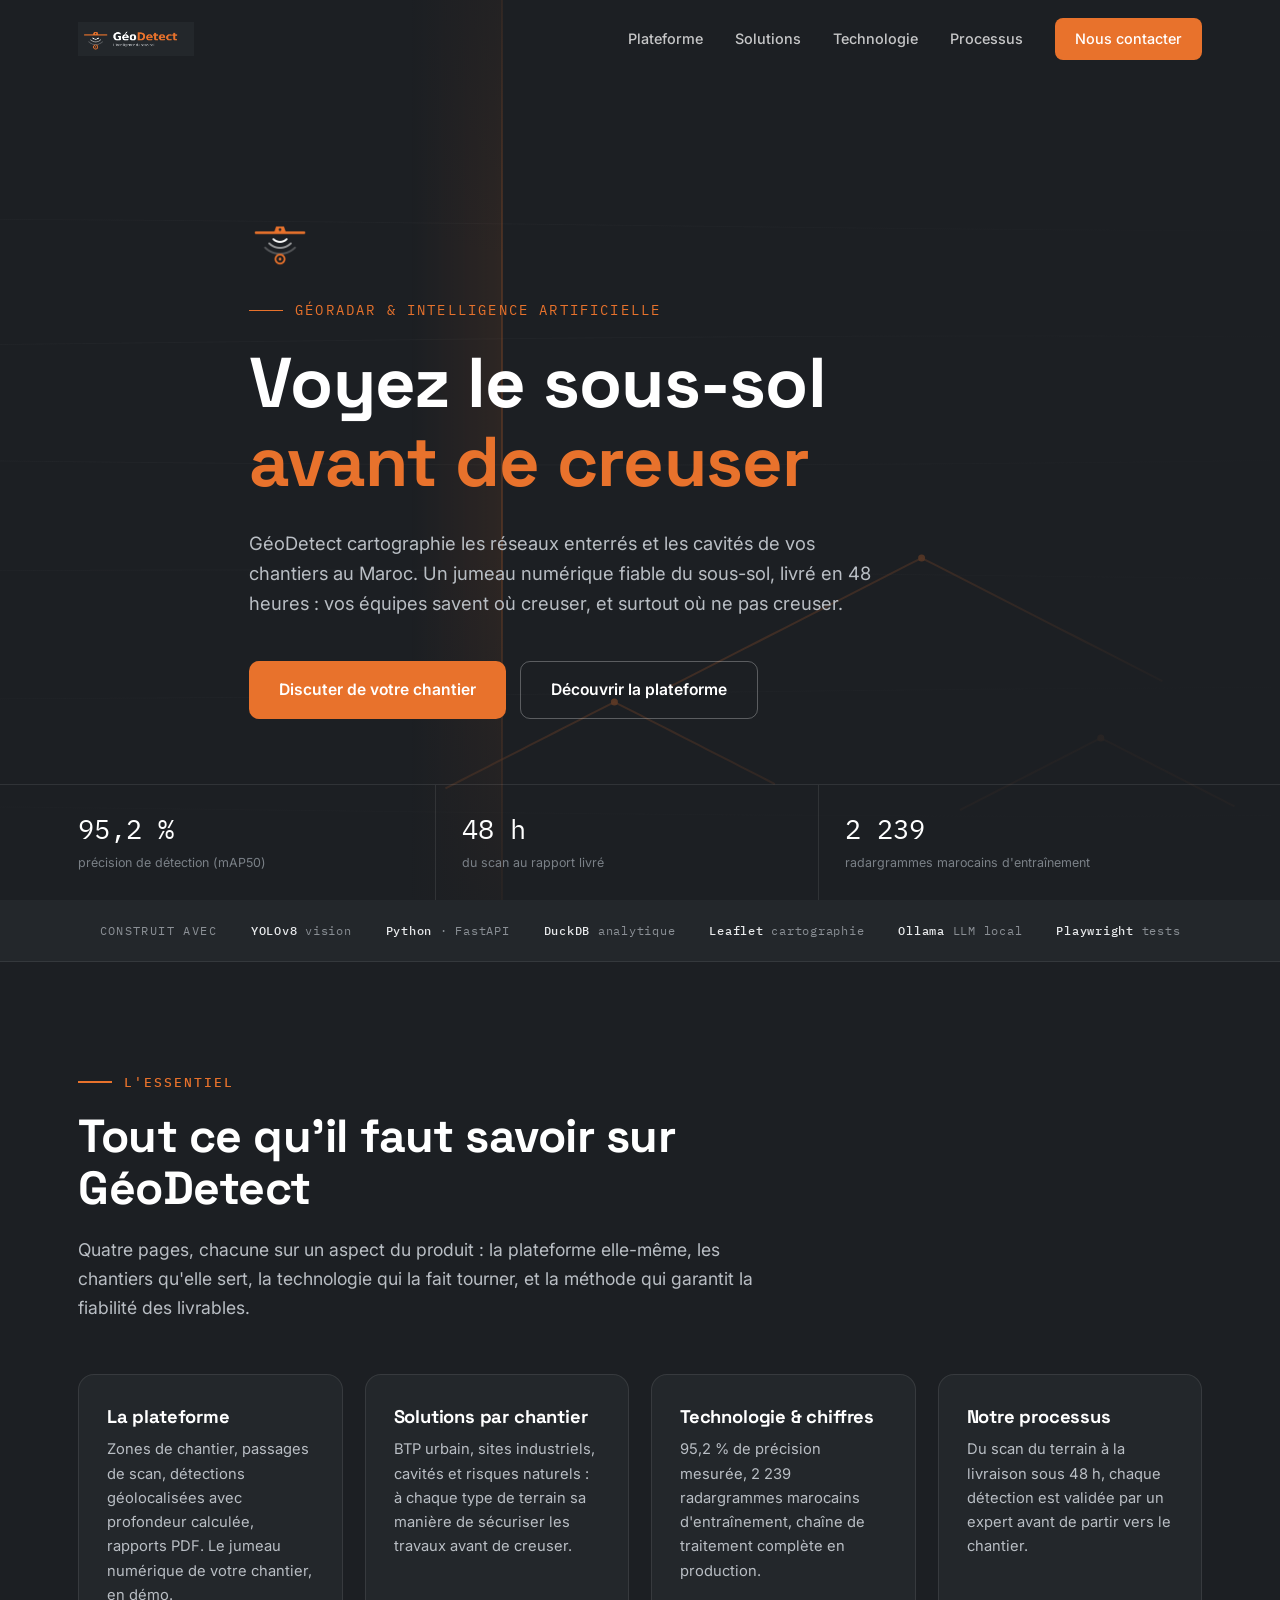
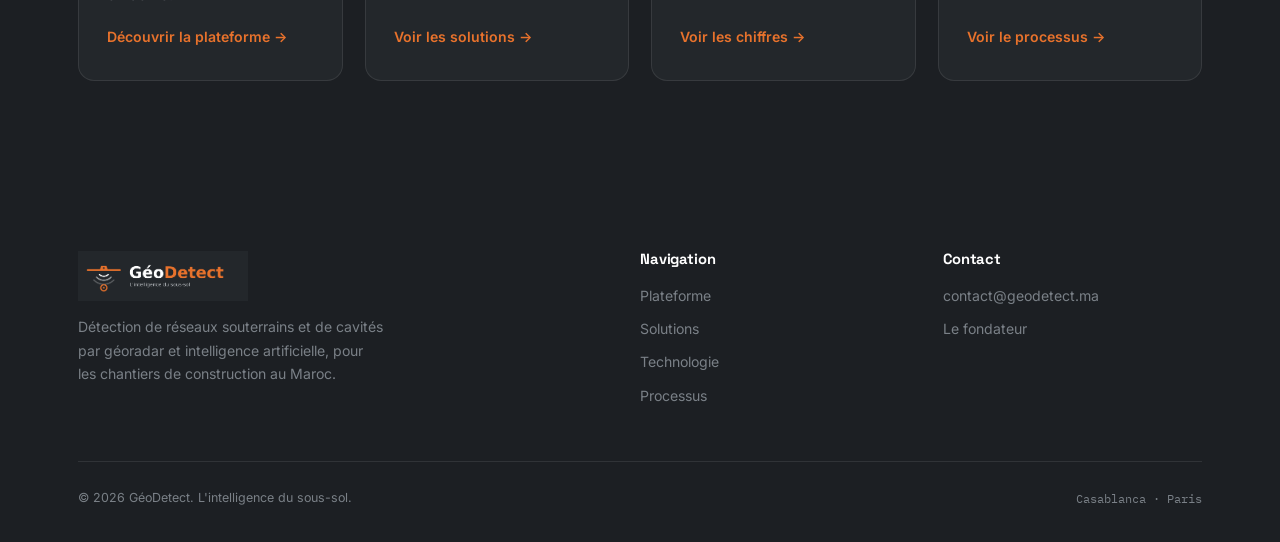
==== index.html @ ed150065 "feat: menu mobile (hamburger) pour naviguer entre les pages" ====
<!DOCTYPE html>
<html lang="fr">
<head>
<meta charset="UTF-8">
<meta name="viewport" content="width=device-width, initial-scale=1.0">
<title>GéoDetect : l'intelligence du sous-sol</title>
<meta name="description" content="Détection de réseaux souterrains et de cavités par géoradar et intelligence artificielle, pour les chantiers de construction au Maroc.">
<link rel="icon" type="image/png" href="assets/favicon_32.png">
<link rel="preconnect" href="https://fonts.googleapis.com">
<link rel="preconnect" href="https://fonts.gstatic.com" crossorigin>
<link href="https://fonts.googleapis.com/css2?family=Space+Grotesk:wght@500;600;700&family=Inter:wght@400;500;600;700&family=IBM+Plex+Mono:wght@400;500&display=swap" rel="stylesheet">
<link rel="stylesheet" href="style.css">
</head>
<body>

<nav id="nav">
  <div class="nav-int">
    <a class="nav-marque" href="index.html"><img src="assets/geodetect_logo_dark_1700.png" alt="GéoDetect" style="height:34px;width:auto;display:block"></a>
    <div class="nav-liens">
      <a href="plateforme.html">Plateforme</a>
      <a href="solutions.html">Solutions</a>
      <a href="technologie.html">Technologie</a>
      <a href="processus.html">Processus</a>
      <a class="nav-cta" href="contact.html">Nous contacter</a>
    </div>
    <button class="menu-bascule" id="menu-bascule" aria-label="Menu" aria-expanded="false">
      <span></span><span></span><span></span>
    </button>
  </div>
  <div class="menu-mobile" id="menu-mobile">
    <a href="plateforme.html">Plateforme</a>
    <a href="solutions.html">Solutions</a>
    <a href="technologie.html">Technologie</a>
    <a href="processus.html">Processus</a>
    <a href="a-propos.html">À propos</a>
    <a class="nav-cta" href="contact.html">Nous contacter</a>
  </div>
</nav>

<header class="hero">
  <canvas id="radar-canvas" aria-hidden="true"></canvas>
  <div class="hero-int">
    <img src="assets/geodetect_icon_for_dark_512.png" alt="" style="width:62px;height:62px;margin-bottom:26px;display:block">
    <div class="sur-titre">Géoradar &amp; intelligence artificielle</div>
    <h1>Voyez le sous-sol <em>avant de creuser</em></h1>
    <p class="sous">GéoDetect cartographie les réseaux enterrés et les cavités de vos chantiers au Maroc. Un jumeau numérique fiable du sous-sol, livré en 48 heures : vos équipes savent où creuser, et surtout où ne pas creuser.</p>
    <div class="hero-ctas">
      <a class="btn plein" href="contact.html">Discuter de votre chantier</a>
      <a class="btn contour" href="plateforme.html">Découvrir la plateforme</a>
    </div>
  </div>
  <div class="hero-bas">
    <div class="conteneur">
      <div class="hero-stat"><span class="v">95,2 %</span><span class="l">précision de détection (mAP50)</span></div>
      <div class="hero-stat"><span class="v">48 h</span><span class="l">du scan au rapport livré</span></div>
      <div class="hero-stat"><span class="v">2 239</span><span class="l">radargrammes marocains d'entraînement</span></div>
    </div>
  </div>
</header>

<div class="bande">
  <div class="conteneur">
    <span style="letter-spacing:.12em;text-transform:uppercase;font-size:.72rem">Construit avec</span>
    <span><b>YOLOv8</b> vision</span>
    <span><b>Python</b> · FastAPI</span>
    <span><b>DuckDB</b> analytique</span>
    <span><b>Leaflet</b> cartographie</span>
    <span><b>Ollama</b> LLM local</span>
    <span><b>Playwright</b> tests</span>
  </div>
</div>

<section class="teaser">
  <div class="conteneur">
    <div class="etiquette">L'essentiel</div>
    <h2>Tout ce qu'il faut savoir sur GéoDetect</h2>
    <p class="intro">Quatre pages, chacune sur un aspect du produit : la plateforme elle-même, les chantiers qu'elle sert, la technologie qui la fait tourner, et la méthode qui garantit la fiabilité des livrables.</p>
    <div class="grille-teaser">
      <div class="carte-teaser revele">
        <h3>La plateforme</h3>
        <p>Zones de chantier, passages de scan, détections géolocalisées avec profondeur calculée, rapports PDF. Le jumeau numérique de votre chantier, en démo.</p>
        <a class="lien" href="plateforme.html">Découvrir la plateforme →</a>
      </div>
      <div class="carte-teaser revele">
        <h3>Solutions par chantier</h3>
        <p>BTP urbain, sites industriels, cavités et risques naturels : à chaque type de terrain sa manière de sécuriser les travaux avant de creuser.</p>
        <a class="lien" href="solutions.html">Voir les solutions →</a>
      </div>
      <div class="carte-teaser revele">
        <h3>Technologie &amp; chiffres</h3>
        <p>95,2 % de précision mesurée, 2 239 radargrammes marocains d'entraînement, chaîne de traitement complète en production.</p>
        <a class="lien" href="technologie.html">Voir les chiffres →</a>
      </div>
      <div class="carte-teaser revele">
        <h3>Notre processus</h3>
        <p>Du scan du terrain à la livraison sous 48 h, chaque détection est validée par un expert avant de partir vers le chantier.</p>
        <a class="lien" href="processus.html">Voir le processus →</a>
      </div>
    </div>
  </div>
</section>

<footer>
  <div class="conteneur">
    <div class="foot-grille">
      <div>
        <div class="foot-marque"><img src="assets/geodetect_logo_dark_1700.png" alt="GéoDetect" style="width:170px;height:auto"></div>
        <p>Détection de réseaux souterrains et de cavités par géoradar et intelligence artificielle, pour les chantiers de construction au Maroc.</p>
      </div>
      <div class="foot-col">
        <h4>Navigation</h4>
        <a href="plateforme.html">Plateforme</a>
        <a href="solutions.html">Solutions</a>
        <a href="technologie.html">Technologie</a>
        <a href="processus.html">Processus</a>
      </div>
      <div class="foot-col">
        <h4>Contact</h4>
        <a href="mailto:contact@geodetect.ma">contact@geodetect.ma</a>
        <a href="a-propos.html">Le fondateur</a>
      </div>
    </div>
    <div class="foot-bas">
      <span>© 2026 GéoDetect. L'intelligence du sous-sol.</span>
      <span class="mono">Casablanca · Paris</span>
    </div>
  </div>
</footer>

<script src="app.js"></script>
<script src="radar.js"></script>
</body>
</html>
---- style.css ----
:root{
  --charbon:#1C1F23;
  --charbon-2:#23272B;
  --charbon-3:#2E3338;
  --orange:#E8722C;
  --orange-vif:#F2823D;
  --sable:#F9E3D3;
  --gris:#7A8087;
  --gris-clair:#B9BEC4;
  --fond:#FFFFFF;
  --fond-doux:#F6F5F3;
  --bordure:#E7E5E1;
}
*{margin:0;padding:0;box-sizing:border-box}
html{scroll-behavior:smooth}
@media (prefers-reduced-motion: reduce){
  html{scroll-behavior:auto}
  *,*::before,*::after{animation:none!important;transition:none!important}
  .revele{opacity:1!important;transform:none!important}
}
body{font-family:'Inter',sans-serif;color:var(--charbon);background:var(--fond);line-height:1.65;-webkit-font-smoothing:antialiased}
h1,h2,h3,h4{font-family:'Space Grotesk',sans-serif;line-height:1.12;letter-spacing:-.01em}
.mono{font-family:'IBM Plex Mono',monospace}
a:focus-visible,button:focus-visible{outline:3px solid var(--orange);outline-offset:3px;border-radius:2px}
.conteneur{max-width:1180px;margin:0 auto;padding:0 28px}
.revele{opacity:0;transform:translateY(26px);transition:opacity .7s ease,transform .7s ease}
.revele.visible{opacity:1;transform:none}

/* ===== Navigation ===== */
nav{position:fixed;top:0;left:0;right:0;z-index:100;transition:background .3s,box-shadow .3s;padding:0}
nav.solide{background:rgba(28,31,35,.92);backdrop-filter:blur(12px);box-shadow:0 1px 0 rgba(255,255,255,.06)}
.nav-int{max-width:1180px;margin:0 auto;padding:18px 28px;display:flex;align-items:center;gap:12px}
.nav-int img{width:32px;height:32px}
.nav-marque{color:#fff;font-family:'Space Grotesk',sans-serif;font-weight:700;font-size:1.1rem;text-decoration:none;letter-spacing:-.01em}
.nav-liens{margin-left:auto;display:flex;gap:32px;align-items:center}
.nav-liens a{color:rgba(255,255,255,.75);text-decoration:none;font-size:.9rem;font-weight:500;transition:color .2s}
.nav-liens a:hover,.nav-liens a.actif{color:#fff}
.nav-cta{background:var(--orange);color:#fff!important;padding:9px 20px;border-radius:8px;font-weight:600}
.nav-cta:hover{background:var(--orange-vif)}
@media(max-width:760px){.nav-liens a:not(.nav-cta){display:none}}

/* ===== Menu mobile ===== */
.menu-bascule{display:none;flex-direction:column;justify-content:center;align-items:flex-end;gap:5px;width:30px;height:30px;background:none;border:none;cursor:pointer;padding:0;margin-left:14px}
.menu-bascule span{display:block;width:100%;height:2px;background:#fff;border-radius:2px;transition:transform .25s,opacity .25s,width .25s}
nav.ouvert .menu-bascule span:nth-child(1){transform:translateY(7px) rotate(45deg);width:100%}
nav.ouvert .menu-bascule span:nth-child(2){opacity:0}
nav.ouvert .menu-bascule span:nth-child(3){transform:translateY(-7px) rotate(-45deg);width:100%}
.menu-mobile{display:none;flex-direction:column;gap:0;background:rgba(28,31,35,.98);backdrop-filter:blur(12px);padding:6px 28px 20px;border-top:1px solid rgba(255,255,255,.08)}
.menu-mobile a{color:rgba(255,255,255,.85);text-decoration:none;font-size:1rem;font-weight:500;padding:14px 0;border-bottom:1px solid rgba(255,255,255,.07)}
.menu-mobile a.actif{color:var(--orange)}
.menu-mobile a.nav-cta{color:#fff!important;text-align:center;border-radius:8px;margin-top:14px;padding:14px 0;border-bottom:none}
nav.ouvert{background:rgba(28,31,35,.98)!important;backdrop-filter:blur(12px)}
nav.ouvert .menu-mobile{display:flex}
@media(max-width:760px){.menu-bascule{display:flex}}

/* ===== Hero plein écran (accueil) ===== */
.hero{min-height:100vh;background:var(--charbon);color:#fff;position:relative;display:flex;align-items:center;overflow:hidden}
#radar-canvas{position:absolute;inset:0;width:100%;height:100%;opacity:.55}
.hero::after{content:"";position:absolute;inset:0;background:radial-gradient(ellipse 70% 60% at 30% 45%,transparent 30%,rgba(28,31,35,.88) 100%)}
.hero-int{position:relative;z-index:2;max-width:1180px;margin:0 auto;padding:150px 28px 120px}
.hero .sur-titre{font-family:'IBM Plex Mono',monospace;color:var(--orange);font-size:.85rem;letter-spacing:.16em;text-transform:uppercase;margin-bottom:22px;display:flex;align-items:center;gap:12px}
.hero .sur-titre::before{content:"";width:34px;height:1.5px;background:var(--orange);display:inline-block}
.hero h1{font-size:clamp(2.6rem,6.2vw,4.4rem);font-weight:700;max-width:17ch}
.hero h1 em{font-style:normal;color:var(--orange)}
.hero p.sous{margin-top:26px;max-width:54ch;color:var(--gris-clair);font-size:1.15rem;font-weight:400}
.hero-ctas{margin-top:42px;display:flex;gap:14px;flex-wrap:wrap}
.btn{display:inline-flex;align-items:center;gap:10px;text-decoration:none;font-weight:600;font-size:.98rem;padding:15px 30px;border-radius:10px;transition:transform .15s,box-shadow .2s,background .2s}
.btn.plein{background:var(--orange);color:#fff}
.btn.plein:hover{background:var(--orange-vif);transform:translateY(-2px);box-shadow:0 12px 30px rgba(232,114,44,.35)}
.btn.contour{border:1.5px solid rgba(255,255,255,.28);color:#fff}
.btn.contour:hover{border-color:var(--orange);color:var(--orange)}
.hero-bas{position:absolute;bottom:0;left:0;right:0;z-index:2;border-top:1px solid rgba(255,255,255,.09)}
.hero-bas .conteneur{display:flex;gap:0;flex-wrap:wrap}
.hero-stat{flex:1;min-width:180px;padding:22px 26px 26px 0;display:flex;flex-direction:column;gap:2px}
.hero-stat+.hero-stat{padding-left:26px;border-left:1px solid rgba(255,255,255,.09)}
.hero-stat .v{font-family:'IBM Plex Mono',monospace;font-size:1.7rem;color:#fff}
.hero-stat .l{font-size:.78rem;color:var(--gris)}
@media(max-width:700px){.hero-stat:nth-child(3){display:none}}
@media(max-width:640px){
  .hero{min-height:auto;display:block;overflow:visible;padding-top:1px}
  .hero-int{padding:110px 22px 40px}
  .hero-bas{position:static;margin-top:8px}
}

/* ===== En-tête de page secondaire (sous-pages) ===== */
.page-hero{background:var(--charbon);color:#fff;padding:150px 0 70px;position:relative}
.page-hero h1{font-size:clamp(2.2rem,4.5vw,3.3rem);font-weight:700;margin:16px 0 18px;max-width:22ch}
.page-hero .intro{max-width:60ch}
@media(max-width:640px){.page-hero{padding:120px 0 50px}}

/* ===== Bande standards ===== */
.bande{background:var(--fond-doux);border-bottom:1px solid var(--bordure)}
.bande .conteneur{display:flex;align-items:center;gap:34px;padding:20px 28px;flex-wrap:wrap;justify-content:center}
.bande span{font-family:'IBM Plex Mono',monospace;font-size:.78rem;color:var(--gris);letter-spacing:.06em}
.bande b{color:var(--charbon);font-weight:500}

/* ===== Sections communes ===== */
section{padding:110px 0}
.etiquette{font-family:'IBM Plex Mono',monospace;font-size:.8rem;letter-spacing:.16em;text-transform:uppercase;color:var(--orange);font-weight:500;display:flex;align-items:center;gap:12px}
.etiquette::before{content:"";width:34px;height:1.5px;background:var(--orange)}
h2{font-size:clamp(1.9rem,4vw,2.9rem);margin:18px 0 20px;font-weight:700;max-width:24ch}
.intro{max-width:62ch;color:var(--gris);font-size:1.1rem}

/* ===== Teaser (accueil : blocs résumés + lien "en savoir plus") ===== */
.teaser{background:var(--fond)}
.grille-teaser{display:grid;grid-template-columns:repeat(auto-fit,minmax(260px,1fr));gap:22px;margin-top:52px}
.carte-teaser{background:var(--fond-doux);border:1px solid var(--bordure);border-radius:16px;padding:32px 28px;display:flex;flex-direction:column;transition:transform .2s,box-shadow .2s,border-color .2s}
.carte-teaser:hover{transform:translateY(-4px);box-shadow:0 18px 44px rgba(28,31,35,.1);border-color:var(--orange)}
.carte-teaser h3{font-size:1.15rem;margin-bottom:10px}
.carte-teaser p{font-size:.92rem;color:var(--gris);flex:1}
.carte-teaser .lien{margin-top:18px;color:var(--orange);font-weight:600;font-size:.88rem;text-decoration:none;display:inline-flex;align-items:center;gap:6px}
.carte-teaser .lien:hover{color:var(--orange-vif)}

/* ===== Plateforme (capture produit) ===== */
.plateforme{background:#1C1F23;padding-top:0;margin-top:0}
.plateforme .tete{color:#fff;padding:110px 0 70px}
.plateforme .tete .intro{color:var(--gris-clair)}
.cadre-nav{max-width:1080px;margin:0 auto;padding:0 28px}
.cadre{background:#15181B;border:1px solid rgba(255,255,255,.1);border-radius:16px;overflow:hidden;box-shadow:0 40px 90px rgba(0,0,0,.45)}
.cadre .barre{display:flex;align-items:center;gap:8px;padding:13px 18px;background:#1C1F23;border-bottom:1px solid rgba(255,255,255,.07)}
.cadre .barre i{width:11px;height:11px;border-radius:50%;background:#3A4046;display:inline-block}
.cadre .barre i:first-child{background:#E8722C}
.cadre .barre span{margin-left:12px;font-family:'IBM Plex Mono',monospace;font-size:.72rem;color:#6B7075}
.cadre img{width:100%;display:block}
.puces-produit{max-width:1080px;margin:34px auto 0;padding:0 28px;display:grid;grid-template-columns:repeat(auto-fit,minmax(230px,1fr));gap:14px}
.puce{background:var(--fond);border:1px solid var(--bordure);border-radius:12px;padding:20px 22px;font-size:.9rem;color:var(--gris)}
.puce b{display:block;color:var(--charbon);font-family:'Space Grotesk',sans-serif;font-size:1rem;margin-bottom:4px}


/* ===== Section 3D plein écran ===== */
.sous-sol{background:var(--charbon);padding:0;position:relative}
.scene-cadre{position:relative;width:100%;height:100vh;min-height:640px;overflow:hidden}
#scene3d{position:absolute;inset:0;width:100%;height:100%;display:block;cursor:grab;touch-action:none}
#scene3d.saisi{cursor:grabbing}
.scene-texte{position:absolute;z-index:4;top:0;left:0;right:0;padding:96px 0 0;pointer-events:none;background:linear-gradient(180deg,rgba(28,31,35,.92) 0%,rgba(28,31,35,.55) 55%,transparent 100%)}
.scene-texte .conteneur{pointer-events:auto}
.scene-texte h2{color:#fff}
.scene-texte .intro{color:var(--gris-clair);padding-bottom:60px}
.scene-legende{position:absolute;left:28px;bottom:26px;display:flex;gap:14px;flex-wrap:wrap;z-index:4}
.scene-legende span{display:inline-flex;align-items:center;gap:8px;background:rgba(28,31,35,.82);border:1px solid rgba(255,255,255,.14);color:#C9CDD1;font-size:.78rem;padding:7px 14px;border-radius:999px;backdrop-filter:blur(6px)}
.scene-legende i{width:9px;height:9px;border-radius:50%;display:inline-block}
.scene-astuce{position:absolute;right:28px;bottom:32px;z-index:4;color:rgba(255,255,255,.55);font-family:'IBM Plex Mono',monospace;font-size:.74rem}
.scene-regle{position:absolute;left:28px;top:50%;transform:translateY(-32%);z-index:4;display:flex;flex-direction:column;gap:44px;color:rgba(255,255,255,.45);font-family:'IBM Plex Mono',monospace;font-size:.7rem}
.scene-regle span{display:flex;align-items:center;gap:10px}
.scene-regle span::after{content:"";width:22px;height:1px;background:rgba(255,255,255,.25);display:inline-block}
@media(max-width:640px){
  .scene-cadre{height:auto;min-height:0}
  .scene-regle,.scene-astuce,.scene-legende{display:none}
  .scene-texte{position:static;padding:84px 0 0;background:var(--charbon)}
  .scene-texte .intro{padding-bottom:32px}
  #scene3d{position:relative;height:280px}
}
/* ===== Solutions ===== */
.solutions{background:var(--fond)}
.grille-sol{display:grid;grid-template-columns:repeat(auto-fit,minmax(300px,1fr));gap:22px;margin-top:52px}
.carte-sol{background:var(--fond-doux);border:1px solid var(--bordure);border-radius:16px;padding:34px 30px;transition:transform .2s,box-shadow .2s,border-color .2s;position:relative;overflow:hidden}
.carte-sol:hover{transform:translateY(-4px);box-shadow:0 18px 44px rgba(28,31,35,.1);border-color:var(--orange)}
.carte-sol .ico{width:46px;height:46px;border-radius:10px;background:var(--sable);display:flex;align-items:center;justify-content:center;margin-bottom:20px}
.carte-sol .ico svg{width:24px;height:24px;stroke:var(--orange);fill:none;stroke-width:2;stroke-linecap:round;stroke-linejoin:round}
.carte-sol h3{font-size:1.2rem;margin-bottom:10px}
.carte-sol p{font-size:.94rem;color:var(--gris)}

/* ===== Preuves ===== */
.preuves{background:var(--charbon);color:#fff;position:relative;overflow:hidden}
.preuves .intro{color:var(--gris-clair)}
.grille-stats{display:grid;grid-template-columns:repeat(auto-fit,minmax(240px,1fr));gap:1px;background:rgba(255,255,255,.1);border:1px solid rgba(255,255,255,.1);border-radius:16px;overflow:hidden;margin-top:52px}
.stat{background:var(--charbon-2);padding:38px 32px}
.stat .valeur{font-family:'IBM Plex Mono',monospace;font-size:2.9rem;color:var(--orange);font-weight:500}
.stat h4{font-size:1rem;margin:10px 0 6px;color:#fff}
.stat p{font-size:.88rem;color:var(--gris-clair)}
.note-validation{margin-top:28px;font-size:.86rem;color:var(--gris);font-style:italic;max-width:74ch}

/* ===== Processus ===== */
.processus{background:var(--fond-doux)}
.frise{display:grid;grid-template-columns:repeat(auto-fit,minmax(240px,1fr));gap:22px;margin-top:56px}
.pas{background:var(--fond);border:1px solid var(--bordure);border-radius:16px;padding:30px 26px;position:relative}
.pas .num{font-family:'IBM Plex Mono',monospace;color:var(--orange);font-size:.85rem;letter-spacing:.1em;margin-bottom:14px;display:block}
.pas h3{font-size:1.1rem;margin-bottom:8px}
.pas p{font-size:.9rem;color:var(--gris)}
.pas::after{content:"";position:absolute;top:38px;right:-22px;width:22px;height:1.5px;background:var(--bordure)}
.pas:last-child::after{display:none}
@media(max-width:1080px){.pas::after{display:none}}

/* ===== Engagement ===== */
.engagement{background:var(--fond)}
.deux-col{display:grid;grid-template-columns:1.05fr .95fr;gap:64px;align-items:center}
@media(max-width:860px){.deux-col{grid-template-columns:1fr}}
.liste-engagement{margin-top:34px;display:grid;gap:0}
.item-eng{display:grid;grid-template-columns:30px 1fr;gap:16px;padding:20px 0;border-top:1px solid var(--bordure)}
.item-eng svg{width:22px;height:22px;stroke:var(--orange);fill:none;stroke-width:2.2;stroke-linecap:round;stroke-linejoin:round;margin-top:3px}
.item-eng h4{font-size:1rem;margin-bottom:4px}
.item-eng p{font-size:.9rem;color:var(--gris)}
.panneau-sable{background:var(--sable);border-radius:20px;padding:44px 40px}
.panneau-sable .grand{font-family:'Space Grotesk',sans-serif;font-size:1.5rem;font-weight:600;color:#5A4636;line-height:1.35}
.panneau-sable .grand em{font-style:normal;color:var(--orange)}
.panneau-sable p{margin-top:16px;color:#7A6350;font-size:.95rem}

/* ===== Fondateur ===== */
.fondateur{background:var(--charbon);color:#fff}
.fond-grille{display:grid;grid-template-columns:300px 1fr;gap:60px;margin-top:52px;align-items:center}
@media(max-width:780px){.fond-grille{grid-template-columns:1fr;justify-items:start}}
.fond-grille img{width:100%;max-width:300px;border-radius:20px;display:block;border:1px solid rgba(255,255,255,.12)}
.fond-texte h3{font-size:1.5rem}
.fond-texte .role{font-family:'IBM Plex Mono',monospace;color:var(--orange);font-size:.85rem;margin:8px 0 20px}
.fond-texte p{color:var(--gris-clair);font-size:1rem;margin-bottom:14px;max-width:58ch}

/* ===== CTA final / page contact ===== */
.cta-final{background:linear-gradient(135deg,var(--orange) 0%,#D45F1C 100%);color:#fff;text-align:center;padding:96px 0}
.cta-final h2{max-width:26ch;margin:14px auto 18px;color:#fff}
.cta-final .intro{color:rgba(255,255,255,.9);margin:0 auto 38px}
.cta-final .etiquette{color:#fff;justify-content:center}
.cta-final .etiquette::before{background:#fff}
.btn.blanc{background:#fff;color:var(--charbon)}
.btn.blanc:hover{transform:translateY(-2px);box-shadow:0 12px 30px rgba(0,0,0,.25)}
.contact-details{display:flex;justify-content:center;gap:36px;flex-wrap:wrap;margin-top:34px;font-size:.92rem}
.contact-details a{color:#fff;font-weight:600;text-decoration:none;border-bottom:1.5px solid rgba(255,255,255,.4)}
.contact-details a:hover{border-color:#fff}

/* ===== Footer ===== */
footer{background:var(--charbon);color:var(--gris);padding:60px 0 34px}
.foot-grille{display:grid;grid-template-columns:2fr 1fr 1fr;gap:44px;padding-bottom:44px;border-bottom:1px solid rgba(255,255,255,.09)}
@media(max-width:700px){.foot-grille{grid-template-columns:1fr}}
.foot-marque{display:flex;align-items:center;gap:12px;color:#fff;font-family:'Space Grotesk',sans-serif;font-weight:700;font-size:1.15rem}
.foot-marque img{width:30px;height:30px}
.foot-grille p{font-size:.88rem;margin-top:14px;max-width:34ch}
.foot-col h4{color:#fff;font-size:.92rem;margin-bottom:16px}
.foot-col a{display:block;color:var(--gris);text-decoration:none;font-size:.88rem;margin-bottom:10px;transition:color .2s}
.foot-col a:hover{color:var(--orange)}
.foot-bas{display:flex;justify-content:space-between;gap:10px;flex-wrap:wrap;padding-top:26px;font-size:.78rem}

/* ===== Thème sombre global ===== */
body{background:#1C1F23;color:#E8EAEC}
h2{color:#fff}
.intro{color:#B9BEC4}
.bande{background:#23272B;border-bottom:1px solid rgba(255,255,255,.08)}
.bande span{color:#8B9096}
.bande b{color:#E8EAEC}
.plateforme{background:#1C1F23;padding-top:0}
.plateforme .tete{padding:110px 0 70px}
.puce{background:#23272B;border:1px solid rgba(255,255,255,.1);color:#B9BEC4}
.puce b{color:#fff}
.solutions{background:#1C1F23}
.carte-sol{background:#23272B;border-color:rgba(255,255,255,.09)}
.carte-sol:hover{box-shadow:0 18px 44px rgba(0,0,0,.4);border-color:var(--orange)}
.carte-sol h3{color:#fff}
.carte-sol p{color:#B9BEC4}
.carte-sol .ico{background:rgba(232,114,44,.16)}
.preuves{background:#212529}
.processus{background:#1C1F23}
.pas{background:#23272B;border-color:rgba(255,255,255,.09)}
.pas h3{color:#fff}
.pas p{color:#B9BEC4}
.pas::after{background:rgba(255,255,255,.16)}
.engagement{background:#212529}
.item-eng{border-top:1px solid rgba(255,255,255,.09)}
.item-eng h4{color:#fff}
.item-eng p{color:#B9BEC4}
.fondateur{background:#1C1F23}
.sous-sol{background:#1C1F23}
.teaser{background:#1C1F23}
.carte-teaser{background:#23272B;border-color:rgba(255,255,255,.09)}
.carte-teaser:hover{box-shadow:0 18px 44px rgba(0,0,0,.4);border-color:var(--orange)}
.carte-teaser h3{color:#fff}
.carte-teaser p{color:#B9BEC4}

/* ===== Démo animée ===== */
.cadre{position:relative}
.surbrillance{position:absolute;border:2.5px solid var(--orange);border-radius:10px;box-shadow:0 0 0 4000px rgba(21,24,27,.42),0 0 24px rgba(232,114,44,.5);transition:all .9s cubic-bezier(.6,.05,.25,1);pointer-events:none;z-index:2}
.demo-etapes{max-width:1080px;margin:26px auto 0;padding:0 28px;display:grid;grid-template-columns:repeat(4,1fr);gap:12px}
@media(max-width:760px){.demo-etapes{grid-template-columns:repeat(2,1fr)}}
.demo-etape{background:#23272B;border:1px solid rgba(255,255,255,.1);border-radius:12px;padding:16px 18px;transition:border-color .4s,background .4s}
.demo-etape.active{border-color:var(--orange);background:#2A2420}
.demo-etape .n{font-family:'IBM Plex Mono',monospace;font-size:.7rem;color:var(--orange);letter-spacing:.1em}
.demo-etape b{display:block;color:#fff;font-family:'Space Grotesk',sans-serif;font-size:.95rem;margin:4px 0 3px}
.demo-etape p{font-size:.8rem;color:#8B9096;line-height:1.45}
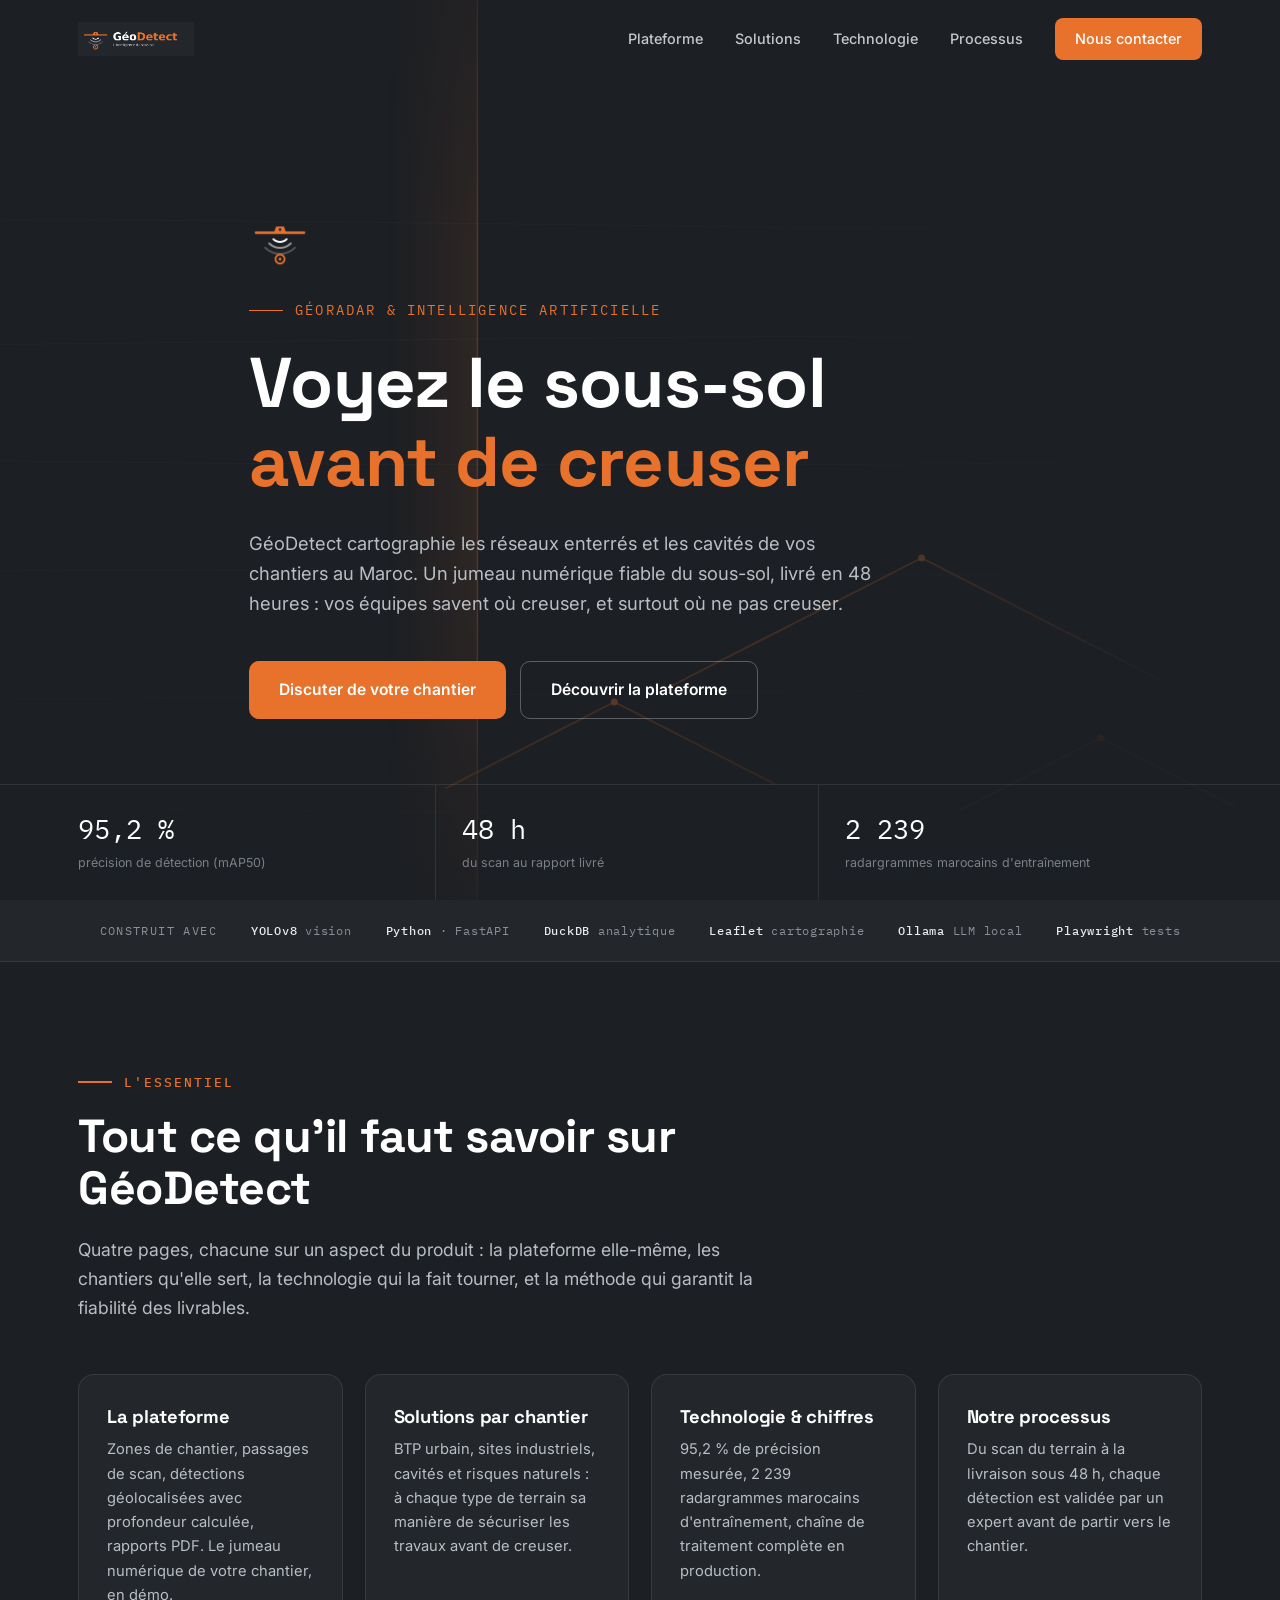
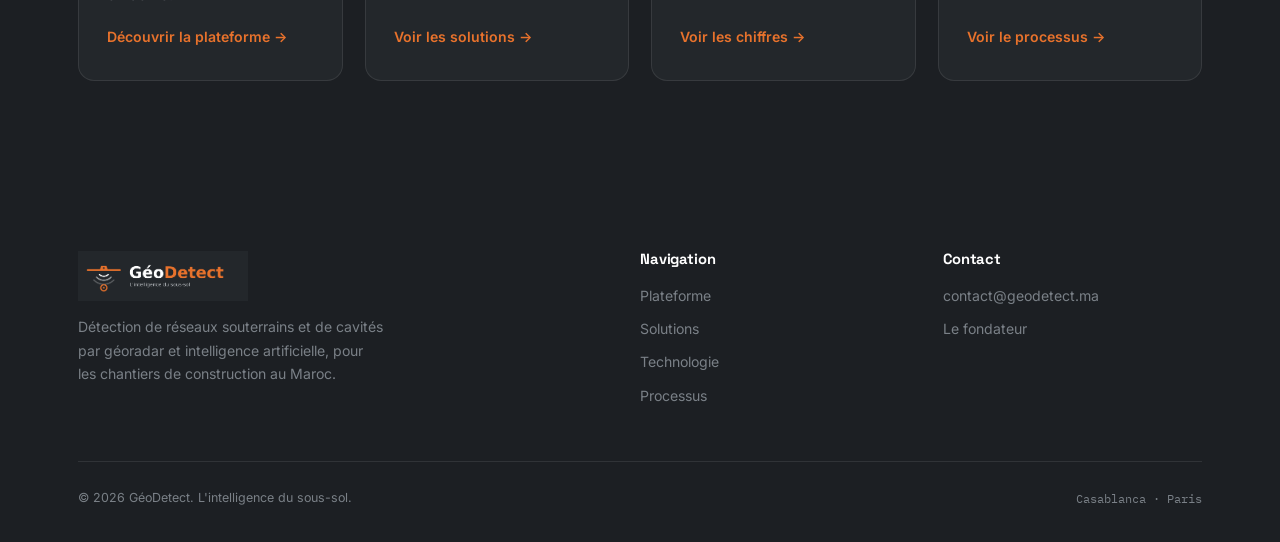
==== commit d314790b: "fix: cache-busting CSS/JS pour forcer le rechargement du menu mobile" ====
--- a/index.html
+++ b/index.html
@@ -9,7 +9,7 @@
 <link rel="preconnect" href="https://fonts.googleapis.com">
 <link rel="preconnect" href="https://fonts.gstatic.com" crossorigin>
 <link href="https://fonts.googleapis.com/css2?family=Space+Grotesk:wght@500;600;700&family=Inter:wght@400;500;600;700&family=IBM+Plex+Mono:wght@400;500&display=swap" rel="stylesheet">
-<link rel="stylesheet" href="style.css">
+<link rel="stylesheet" href="style.css?v=2">
 </head>
 <body>
 
@@ -127,7 +127,7 @@
   </div>
 </footer>
 
-<script src="app.js"></script>
-<script src="radar.js"></script>
+<script src="app.js?v=2"></script>
+<script src="radar.js?v=2"></script>
 </body>
 </html>
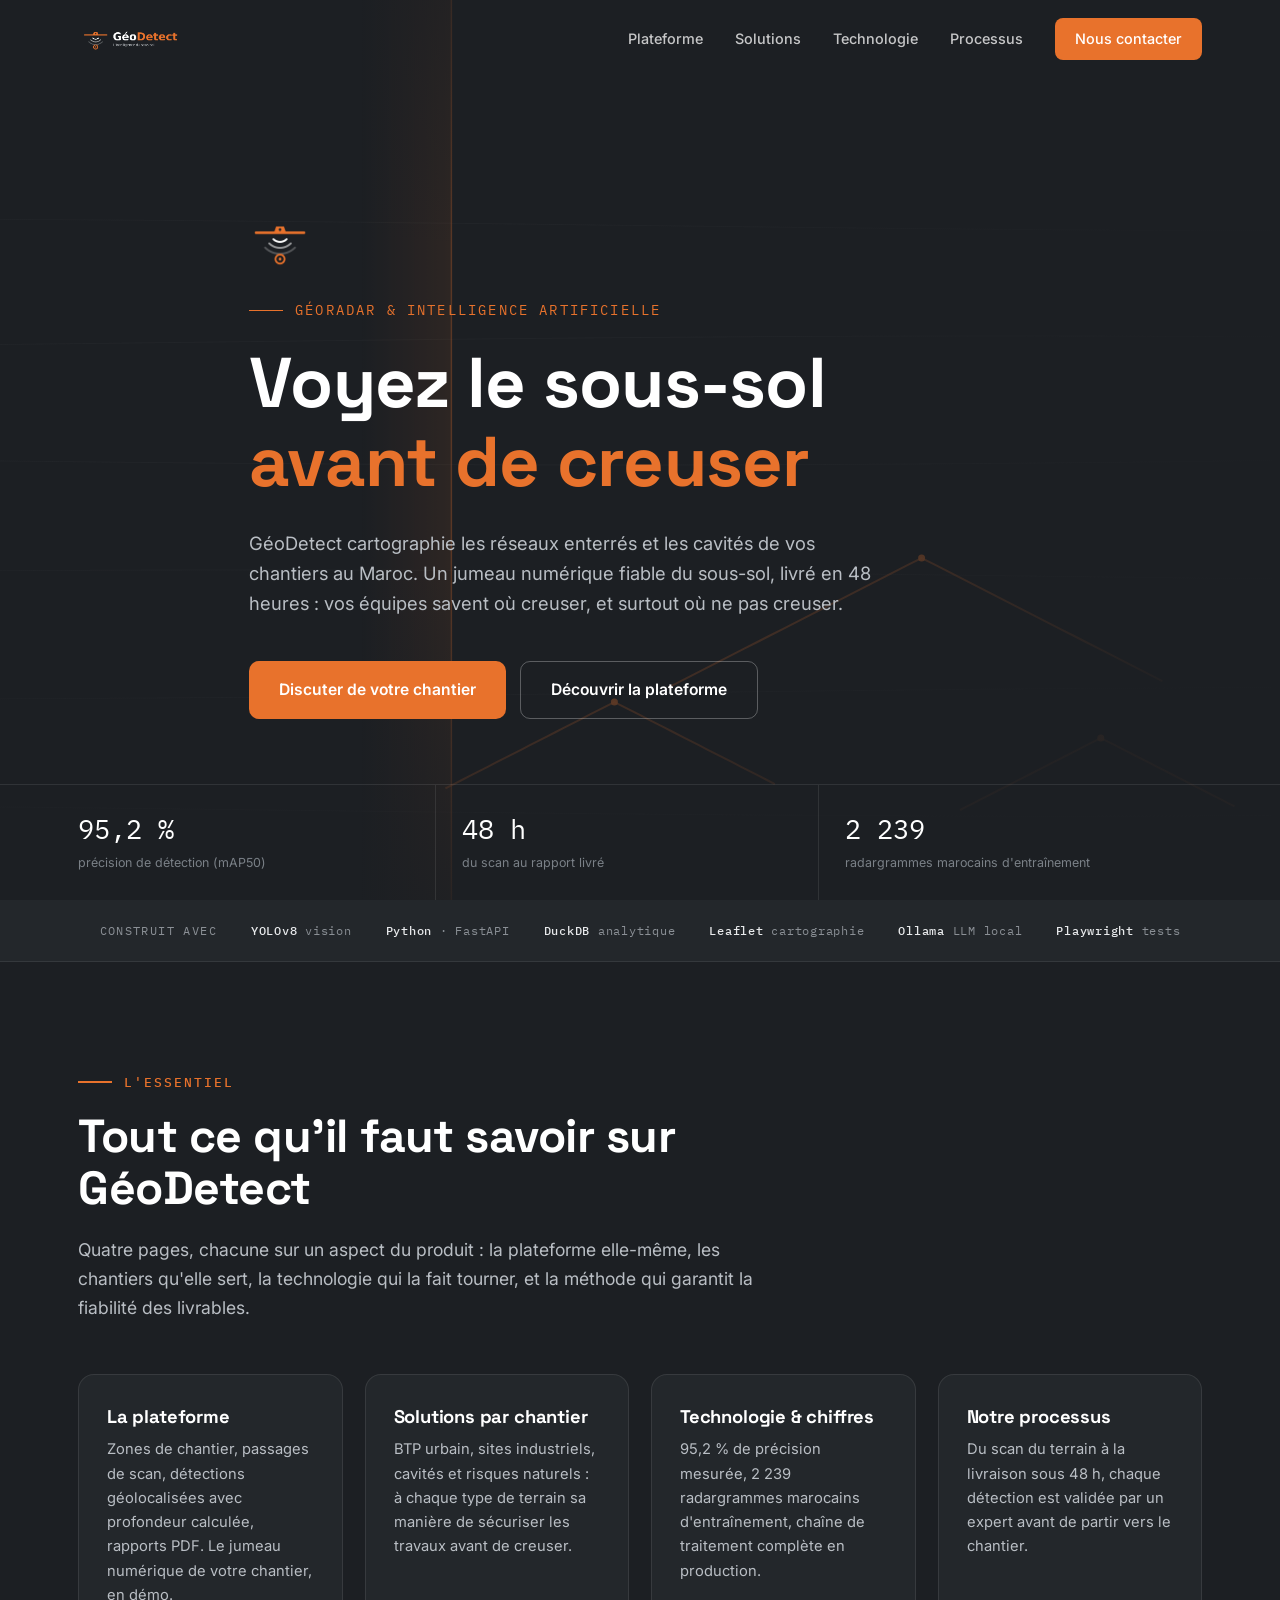
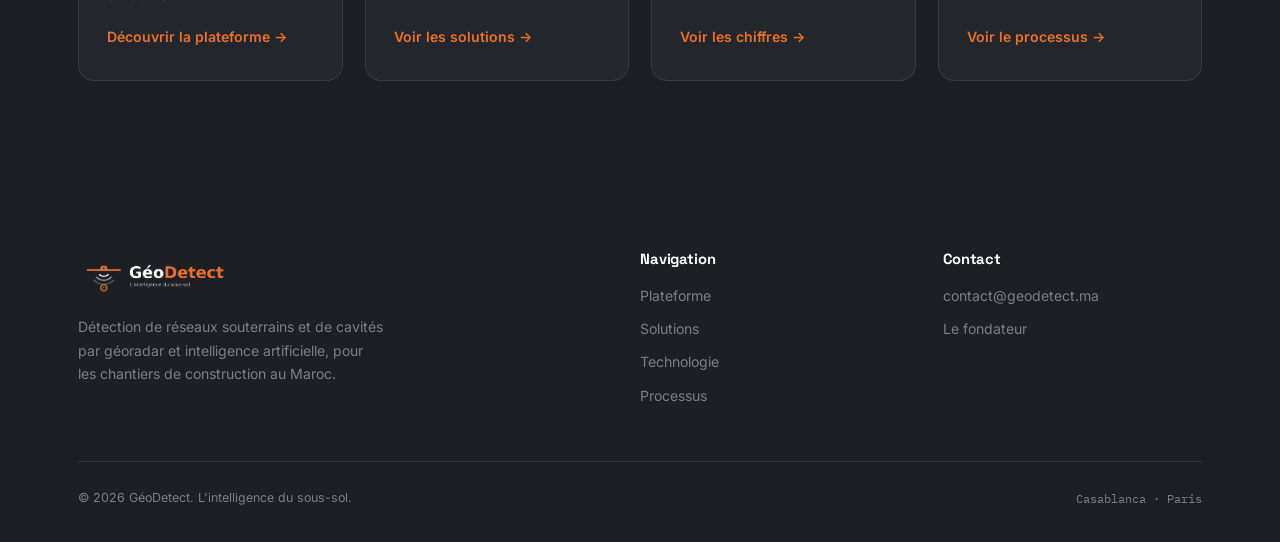
==== commit 56ab5636: "fix: cache-busting sur le logo corrige" ====
--- a/index.html
+++ b/index.html
@@ -15,7 +15,7 @@
 
 <nav id="nav">
   <div class="nav-int">
-    <a class="nav-marque" href="index.html"><img src="assets/geodetect_logo_dark_1700.png" alt="GéoDetect" style="height:34px;width:auto;display:block"></a>
+    <a class="nav-marque" href="index.html"><img src="assets/geodetect_logo_dark_1700.png?v=2" alt="GéoDetect" style="height:34px;width:auto;display:block"></a>
     <div class="nav-liens">
       <a href="plateforme.html">Plateforme</a>
       <a href="solutions.html">Solutions</a>
@@ -104,7 +104,7 @@
   <div class="conteneur">
     <div class="foot-grille">
       <div>
-        <div class="foot-marque"><img src="assets/geodetect_logo_dark_1700.png" alt="GéoDetect" style="width:170px;height:auto"></div>
+        <div class="foot-marque"><img src="assets/geodetect_logo_dark_1700.png?v=2" alt="GéoDetect" style="width:170px;height:auto"></div>
         <p>Détection de réseaux souterrains et de cavités par géoradar et intelligence artificielle, pour les chantiers de construction au Maroc.</p>
       </div>
       <div class="foot-col">
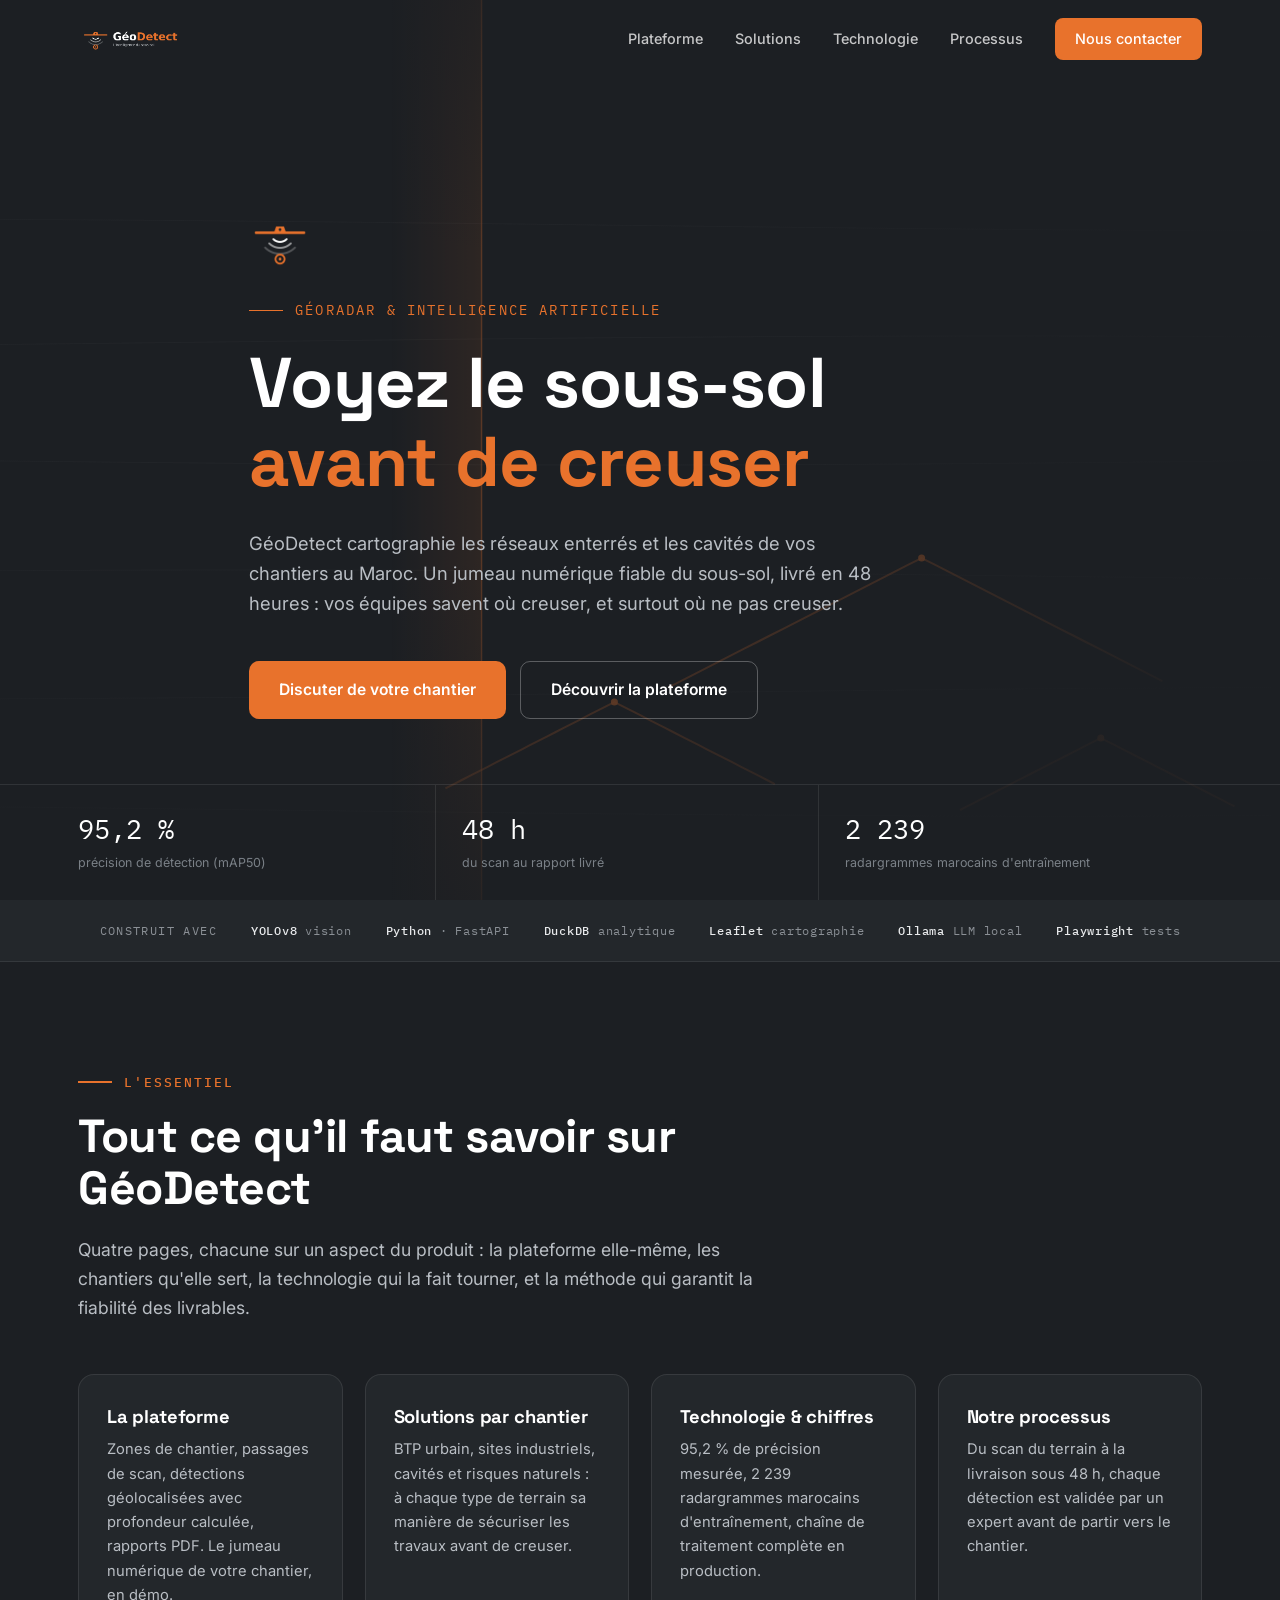
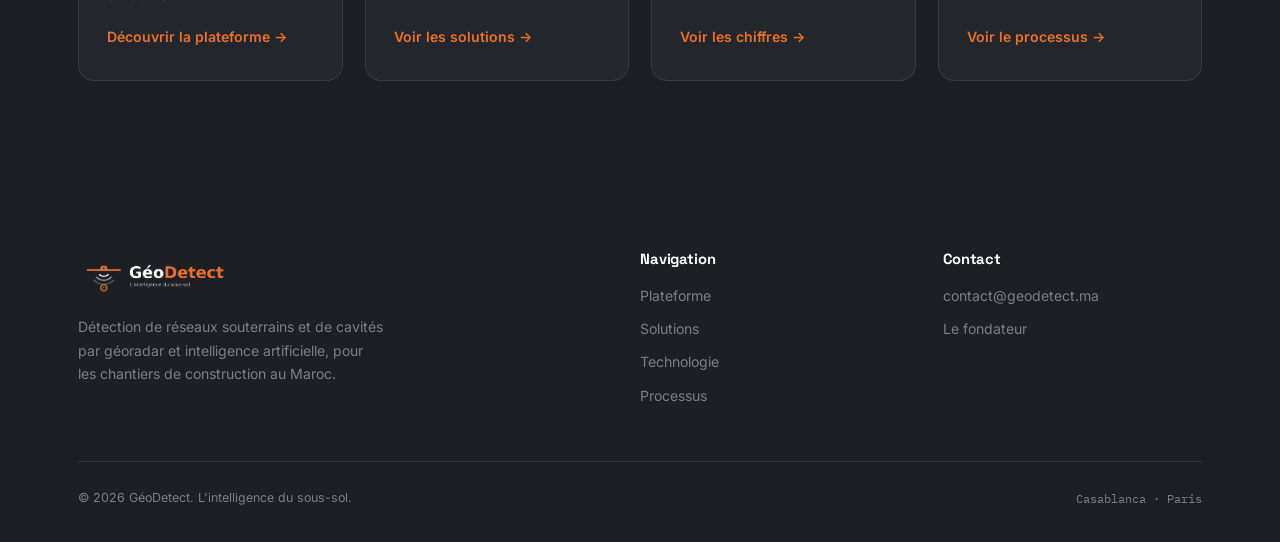
==== commit 151ddb6f: "fix: bump cache CSS v3 (le style du logo empile n'etait pas applique)" ====
--- a/index.html
+++ b/index.html
@@ -9,7 +9,7 @@
 <link rel="preconnect" href="https://fonts.googleapis.com">
 <link rel="preconnect" href="https://fonts.gstatic.com" crossorigin>
 <link href="https://fonts.googleapis.com/css2?family=Space+Grotesk:wght@500;600;700&family=Inter:wght@400;500;600;700&family=IBM+Plex+Mono:wght@400;500&display=swap" rel="stylesheet">
-<link rel="stylesheet" href="style.css?v=2">
+<link rel="stylesheet" href="style.css?v=3">
 </head>
 <body>
 
--- a/style.css
+++ b/style.css
@@ -32,6 +32,13 @@
 .nav-int{max-width:1180px;margin:0 auto;padding:18px 28px;display:flex;align-items:center;gap:12px}
 .nav-int img{width:32px;height:32px}
 .nav-marque{color:#fff;font-family:'Space Grotesk',sans-serif;font-weight:700;font-size:1.1rem;text-decoration:none;letter-spacing:-.01em}
+.logo-empile{position:relative;display:inline-block;height:34px}
+.logo-empile img{position:absolute;top:0;left:0;transition:opacity .3s ease}
+.logo-empile .logo-alt{opacity:0}
+body.page-contact .logo-empile .logo-normal{opacity:0}
+body.page-contact .logo-empile .logo-alt{opacity:1}
+body.page-contact nav.solide .logo-empile .logo-normal{opacity:1}
+body.page-contact nav.solide .logo-empile .logo-alt{opacity:0}
 .nav-liens{margin-left:auto;display:flex;gap:32px;align-items:center}
 .nav-liens a{color:rgba(255,255,255,.75);text-decoration:none;font-size:.9rem;font-weight:500;transition:color .2s}
 .nav-liens a:hover,.nav-liens a.actif{color:#fff}
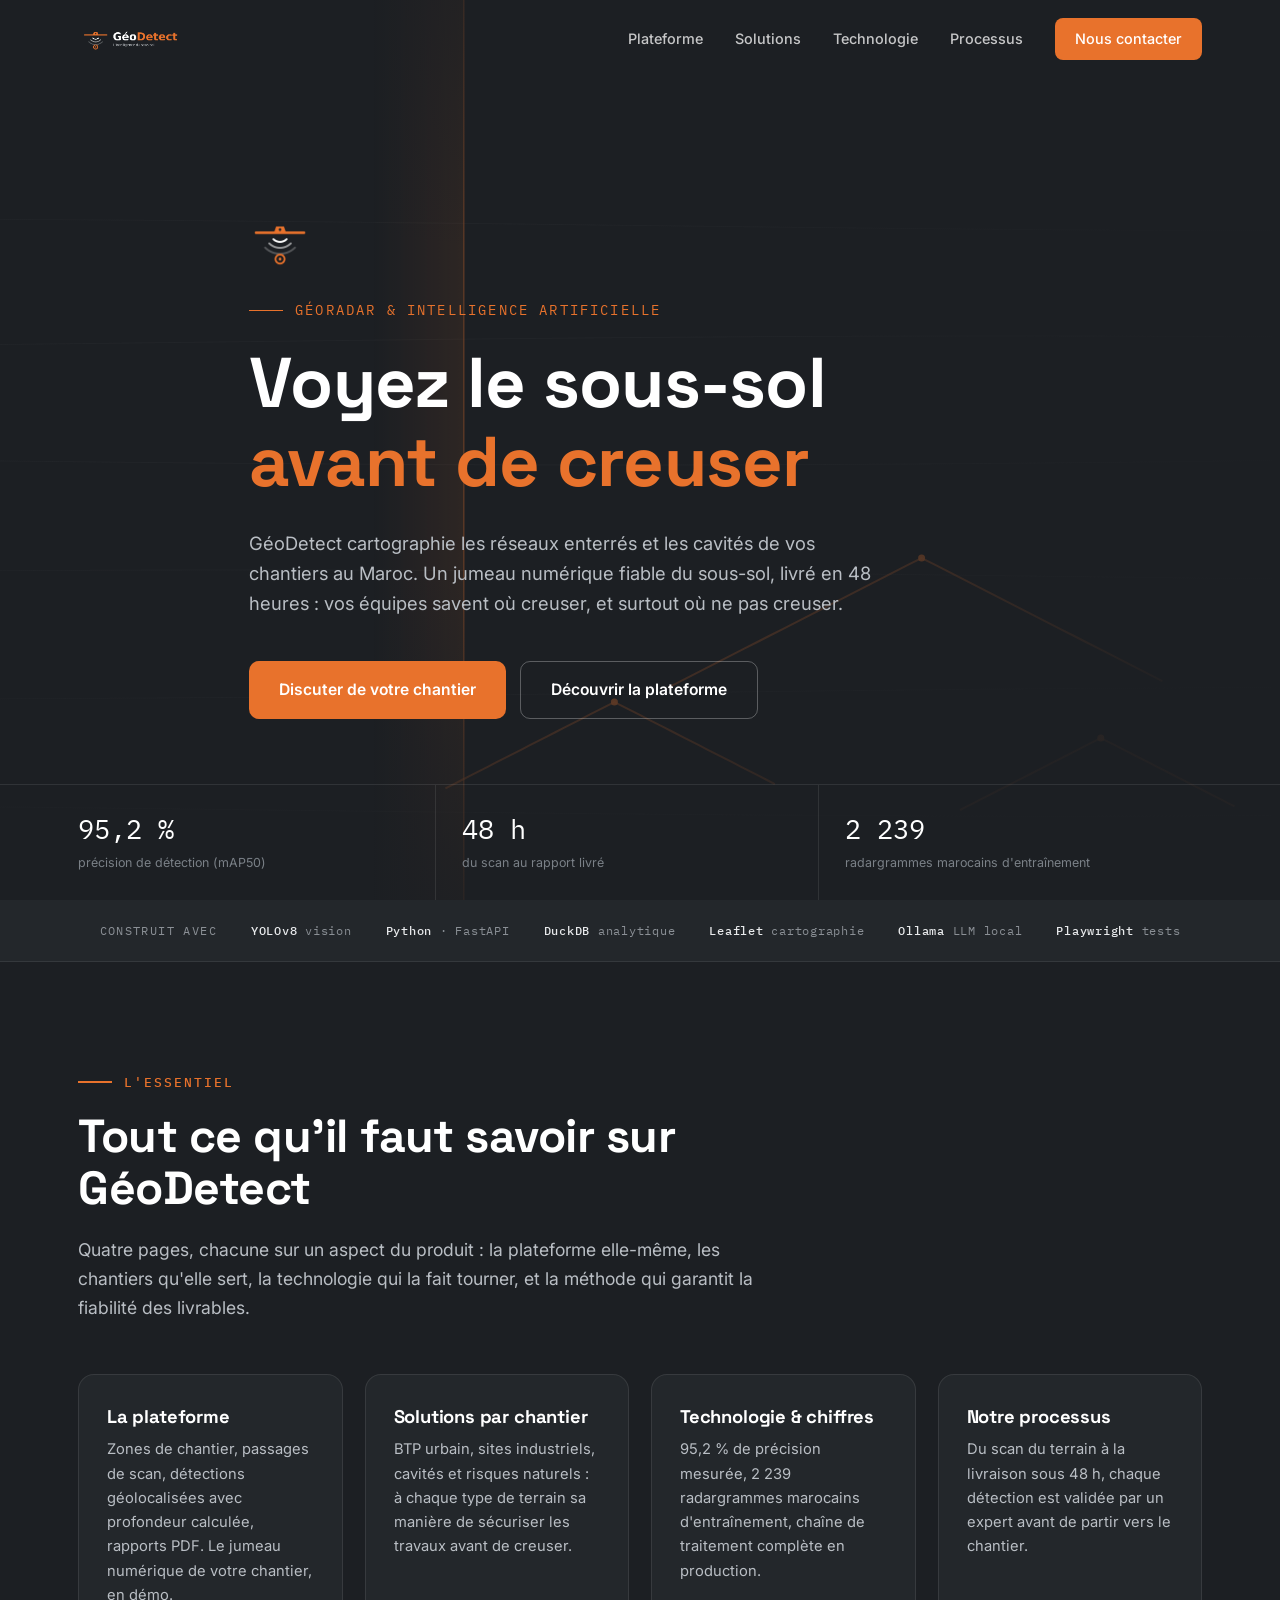
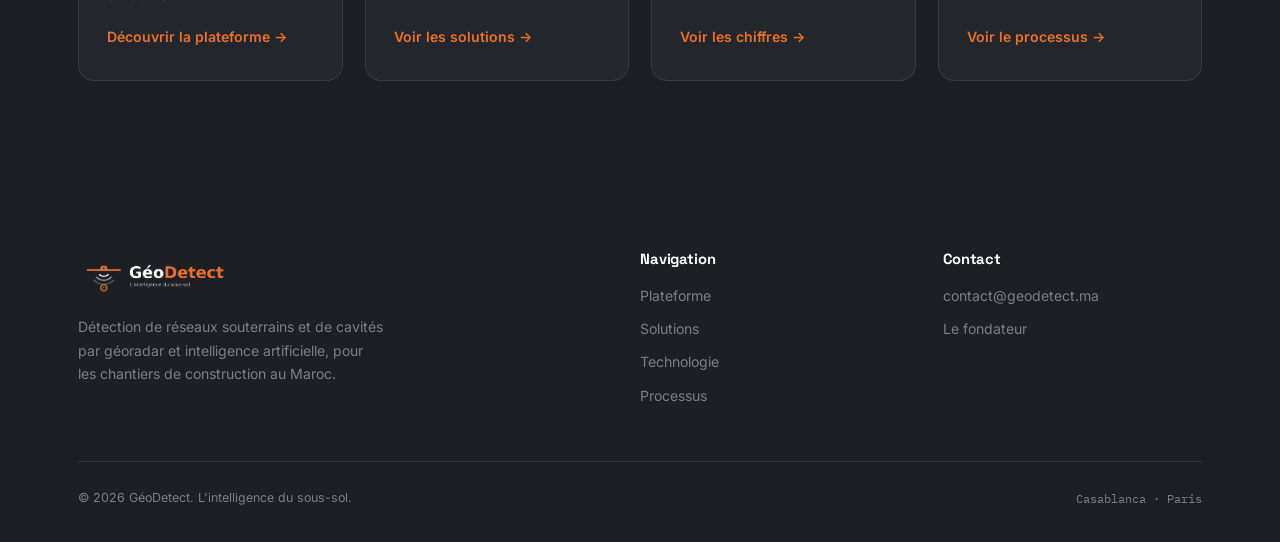
==== commit 5819a059: "feat: bouton Nous contacter adaptatif sur fond orange (page contact)" ====
--- a/index.html
+++ b/index.html
@@ -9,7 +9,7 @@
 <link rel="preconnect" href="https://fonts.googleapis.com">
 <link rel="preconnect" href="https://fonts.gstatic.com" crossorigin>
 <link href="https://fonts.googleapis.com/css2?family=Space+Grotesk:wght@500;600;700&family=Inter:wght@400;500;600;700&family=IBM+Plex+Mono:wght@400;500&display=swap" rel="stylesheet">
-<link rel="stylesheet" href="style.css?v=3">
+<link rel="stylesheet" href="style.css?v=4">
 </head>
 <body>
 
--- a/style.css
+++ b/style.css
@@ -42,8 +42,11 @@
 .nav-liens{margin-left:auto;display:flex;gap:32px;align-items:center}
 .nav-liens a{color:rgba(255,255,255,.75);text-decoration:none;font-size:.9rem;font-weight:500;transition:color .2s}
 .nav-liens a:hover,.nav-liens a.actif{color:#fff}
-.nav-cta{background:var(--orange);color:#fff!important;padding:9px 20px;border-radius:8px;font-weight:600}
+.nav-cta{background:var(--orange);color:#fff!important;padding:9px 20px;border-radius:8px;font-weight:600;transition:background .3s ease,color .3s ease}
 .nav-cta:hover{background:var(--orange-vif)}
+body.page-contact .nav-int .nav-cta{background:#fff;color:var(--orange)!important}
+body.page-contact nav.solide .nav-int .nav-cta,
+body.page-contact nav.ouvert .nav-int .nav-cta{background:var(--orange);color:#fff!important}
 @media(max-width:760px){.nav-liens a:not(.nav-cta){display:none}}
 
 /* ===== Menu mobile ===== */
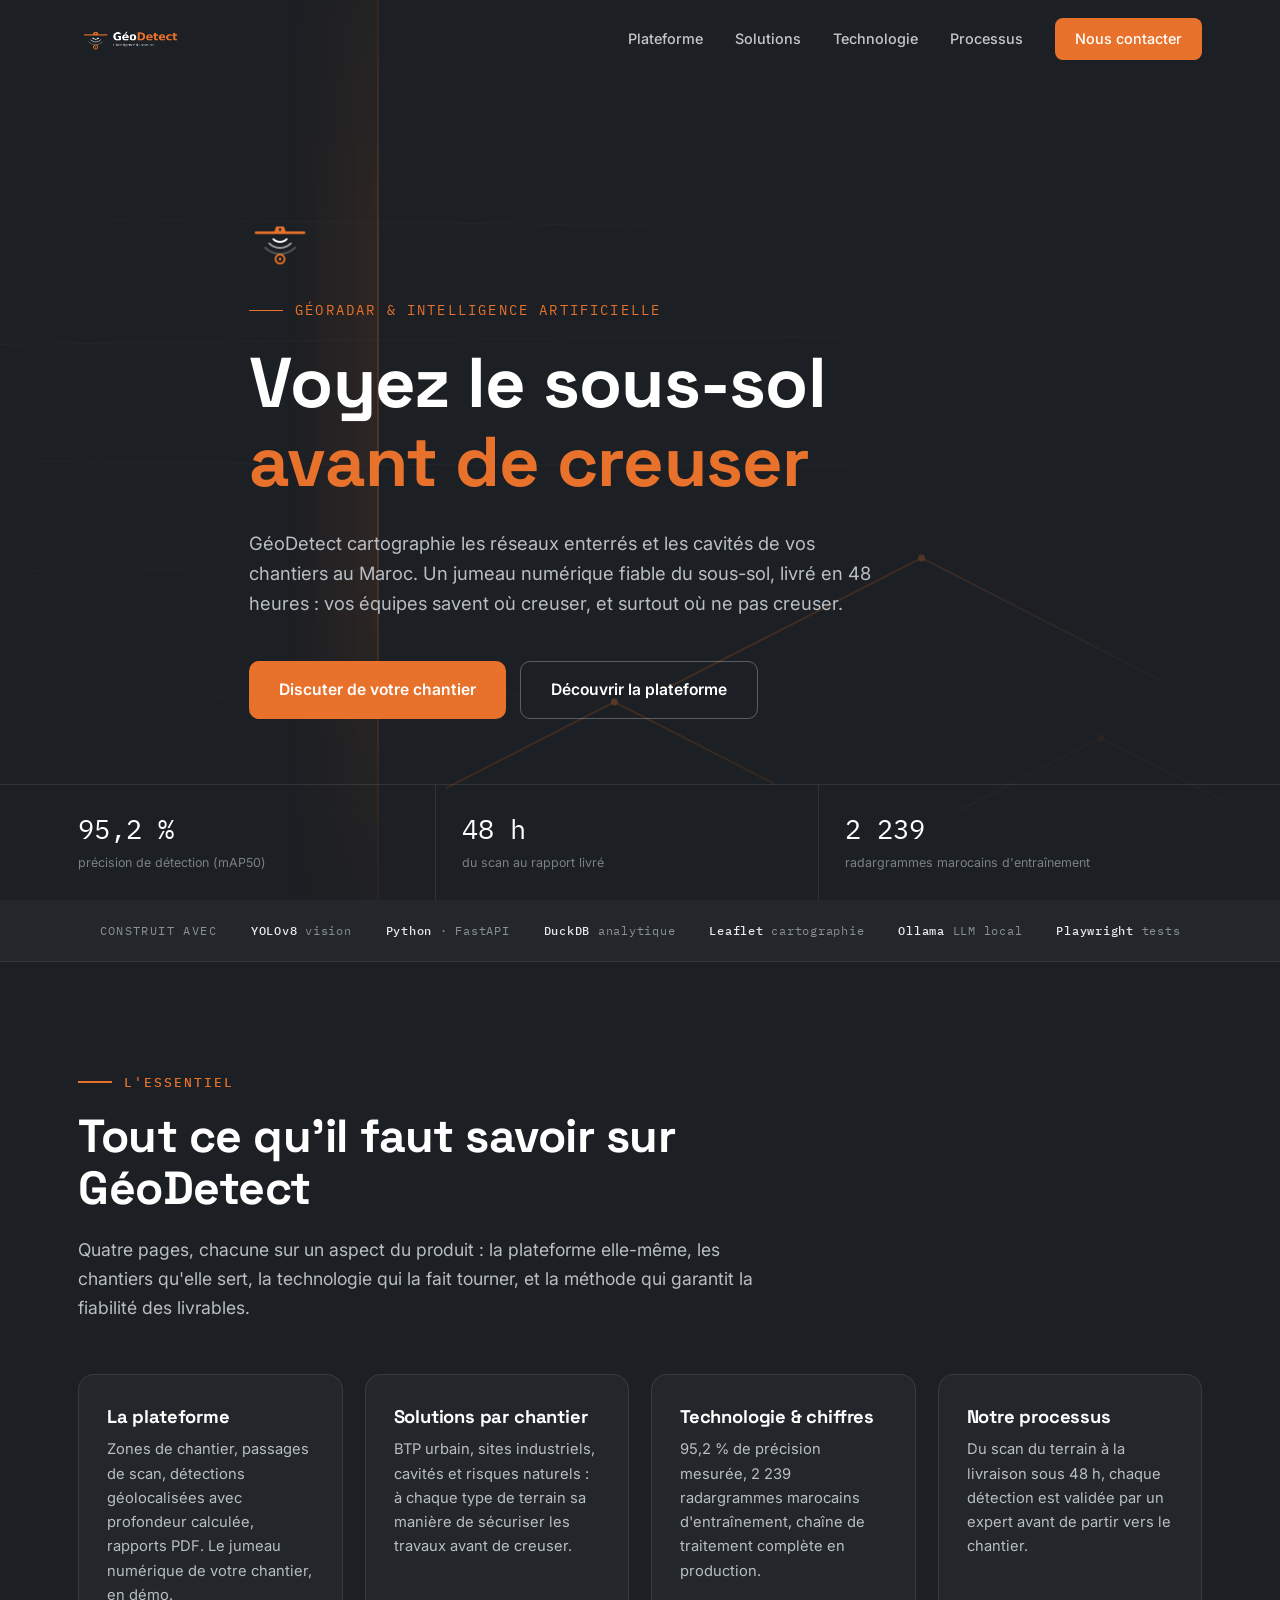
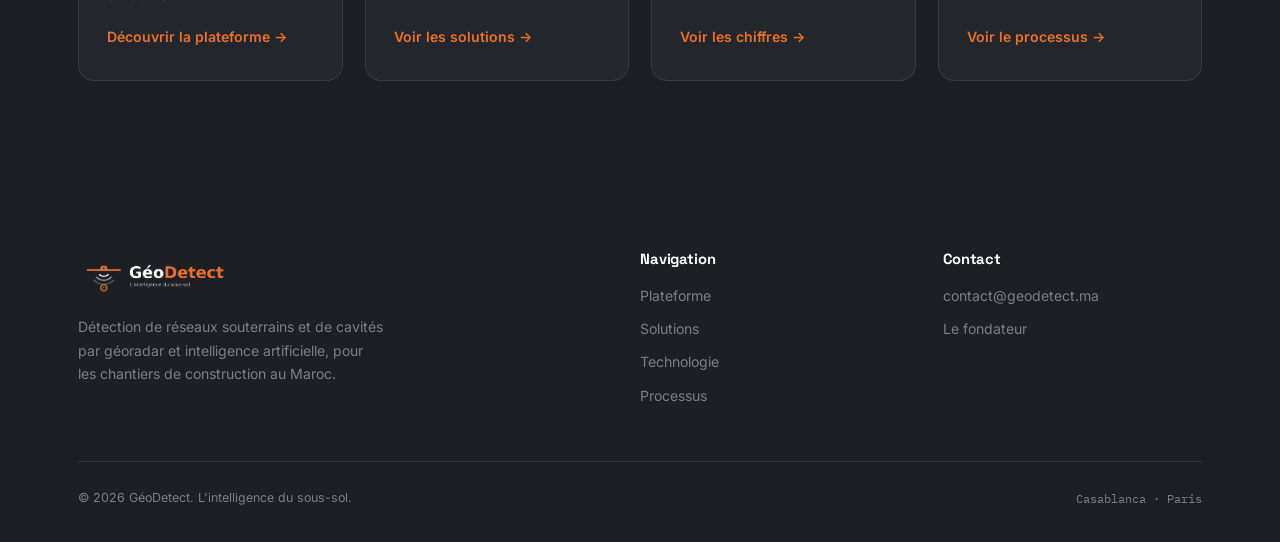
==== commit 1c08db13: "revert: garde le bouton Nous contacter en orange partout" ====
--- a/index.html
+++ b/index.html
@@ -9,7 +9,7 @@
 <link rel="preconnect" href="https://fonts.googleapis.com">
 <link rel="preconnect" href="https://fonts.gstatic.com" crossorigin>
 <link href="https://fonts.googleapis.com/css2?family=Space+Grotesk:wght@500;600;700&family=Inter:wght@400;500;600;700&family=IBM+Plex+Mono:wght@400;500&display=swap" rel="stylesheet">
-<link rel="stylesheet" href="style.css?v=4">
+<link rel="stylesheet" href="style.css?v=5">
 </head>
 <body>
 
--- a/style.css
+++ b/style.css
@@ -42,11 +42,8 @@
 .nav-liens{margin-left:auto;display:flex;gap:32px;align-items:center}
 .nav-liens a{color:rgba(255,255,255,.75);text-decoration:none;font-size:.9rem;font-weight:500;transition:color .2s}
 .nav-liens a:hover,.nav-liens a.actif{color:#fff}
-.nav-cta{background:var(--orange);color:#fff!important;padding:9px 20px;border-radius:8px;font-weight:600;transition:background .3s ease,color .3s ease}
+.nav-cta{background:var(--orange);color:#fff!important;padding:9px 20px;border-radius:8px;font-weight:600}
 .nav-cta:hover{background:var(--orange-vif)}
-body.page-contact .nav-int .nav-cta{background:#fff;color:var(--orange)!important}
-body.page-contact nav.solide .nav-int .nav-cta,
-body.page-contact nav.ouvert .nav-int .nav-cta{background:var(--orange);color:#fff!important}
 @media(max-width:760px){.nav-liens a:not(.nav-cta){display:none}}
 
 /* ===== Menu mobile ===== */
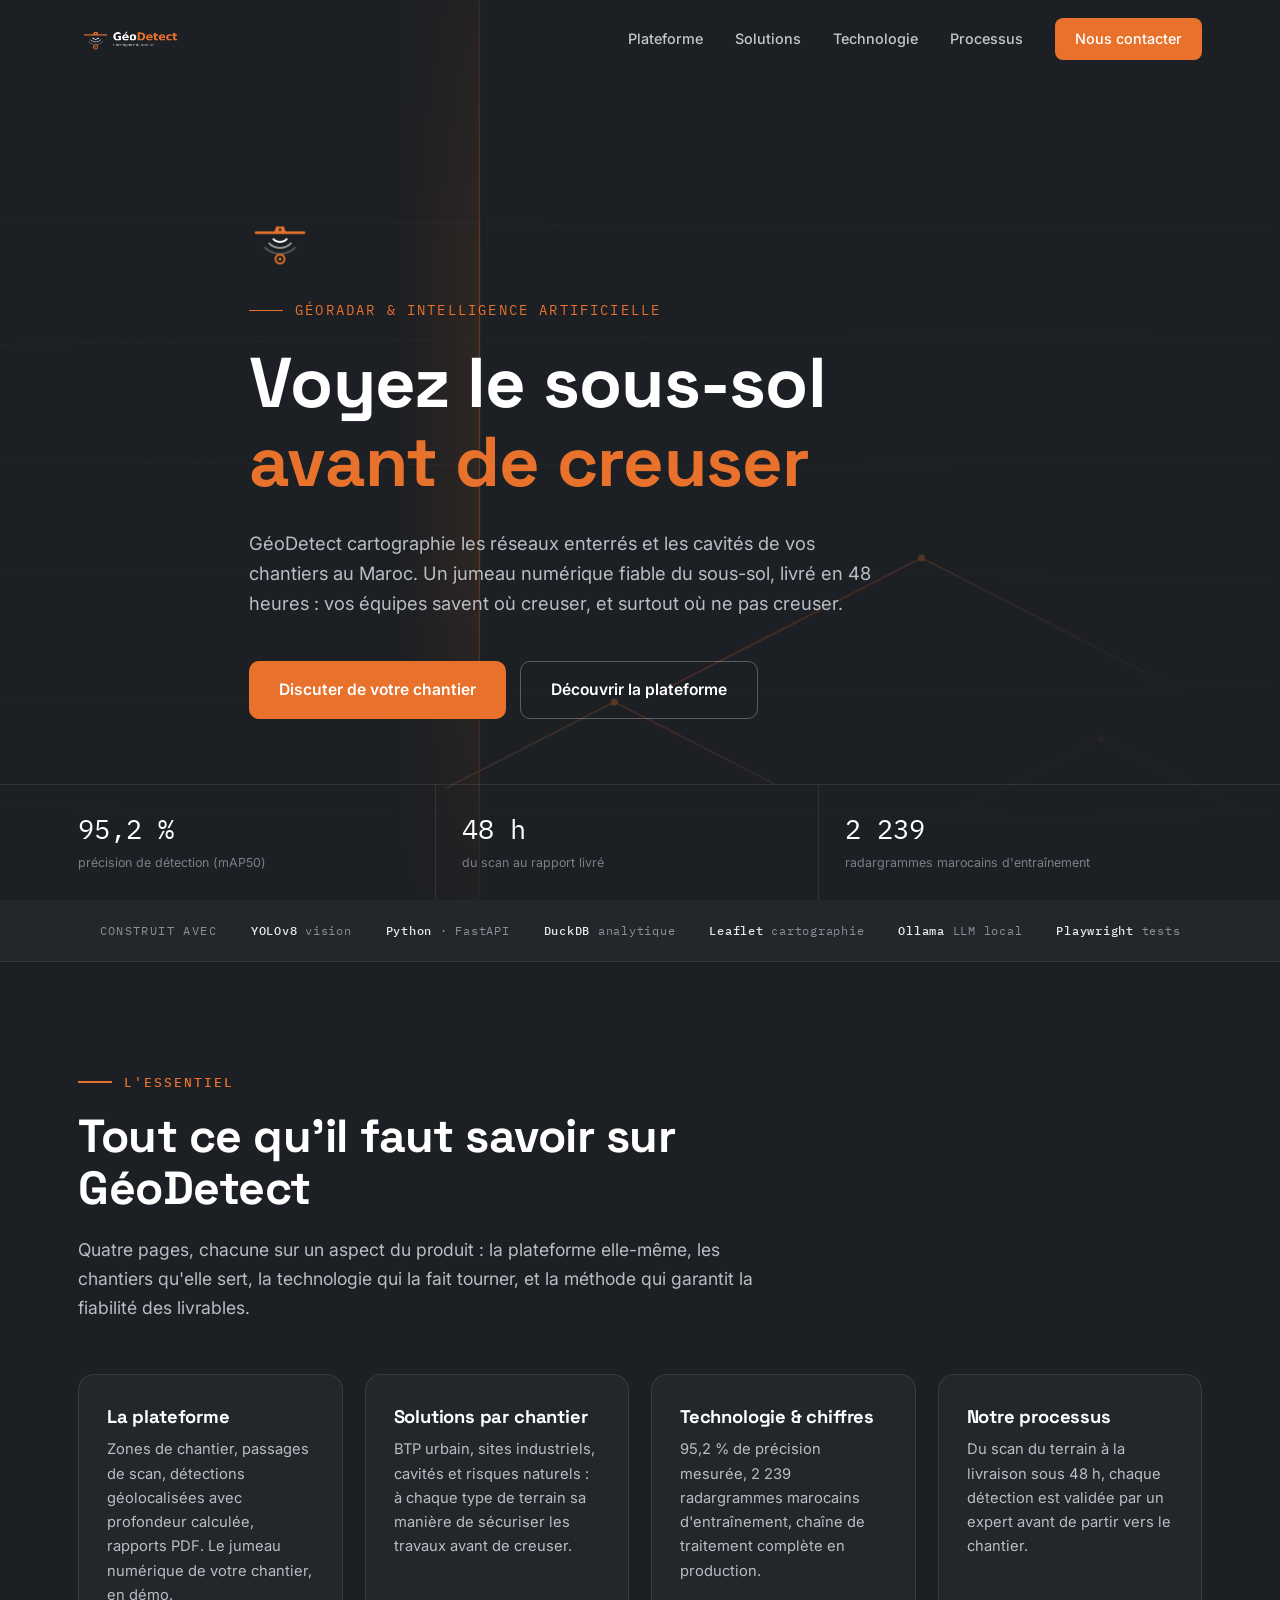
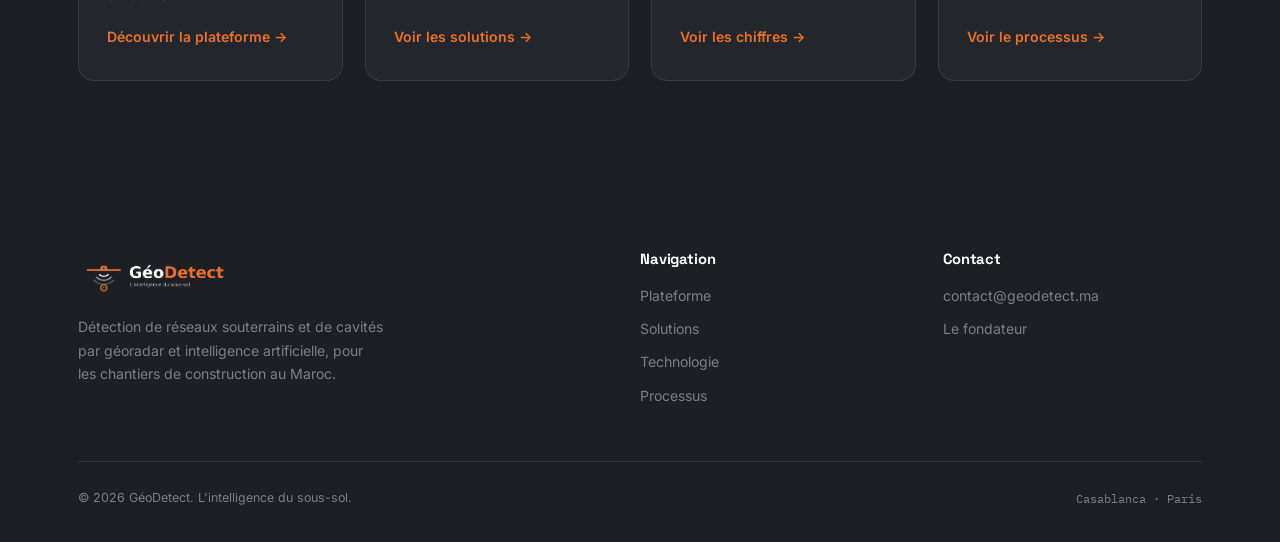
==== commit 22cbfa01: "fix: logo repasse en blanc/orange aussi a l'ouverture du menu mobile" ====
--- a/index.html
+++ b/index.html
@@ -9,7 +9,7 @@
 <link rel="preconnect" href="https://fonts.googleapis.com">
 <link rel="preconnect" href="https://fonts.gstatic.com" crossorigin>
 <link href="https://fonts.googleapis.com/css2?family=Space+Grotesk:wght@500;600;700&family=Inter:wght@400;500;600;700&family=IBM+Plex+Mono:wght@400;500&display=swap" rel="stylesheet">
-<link rel="stylesheet" href="style.css?v=5">
+<link rel="stylesheet" href="style.css?v=6">
 </head>
 <body>
 
--- a/style.css
+++ b/style.css
@@ -37,8 +37,10 @@
 .logo-empile .logo-alt{opacity:0}
 body.page-contact .logo-empile .logo-normal{opacity:0}
 body.page-contact .logo-empile .logo-alt{opacity:1}
-body.page-contact nav.solide .logo-empile .logo-normal{opacity:1}
-body.page-contact nav.solide .logo-empile .logo-alt{opacity:0}
+body.page-contact nav.solide .logo-empile .logo-normal,
+body.page-contact nav.ouvert .logo-empile .logo-normal{opacity:1}
+body.page-contact nav.solide .logo-empile .logo-alt,
+body.page-contact nav.ouvert .logo-empile .logo-alt{opacity:0}
 .nav-liens{margin-left:auto;display:flex;gap:32px;align-items:center}
 .nav-liens a{color:rgba(255,255,255,.75);text-decoration:none;font-size:.9rem;font-weight:500;transition:color .2s}
 .nav-liens a:hover,.nav-liens a.actif{color:#fff}
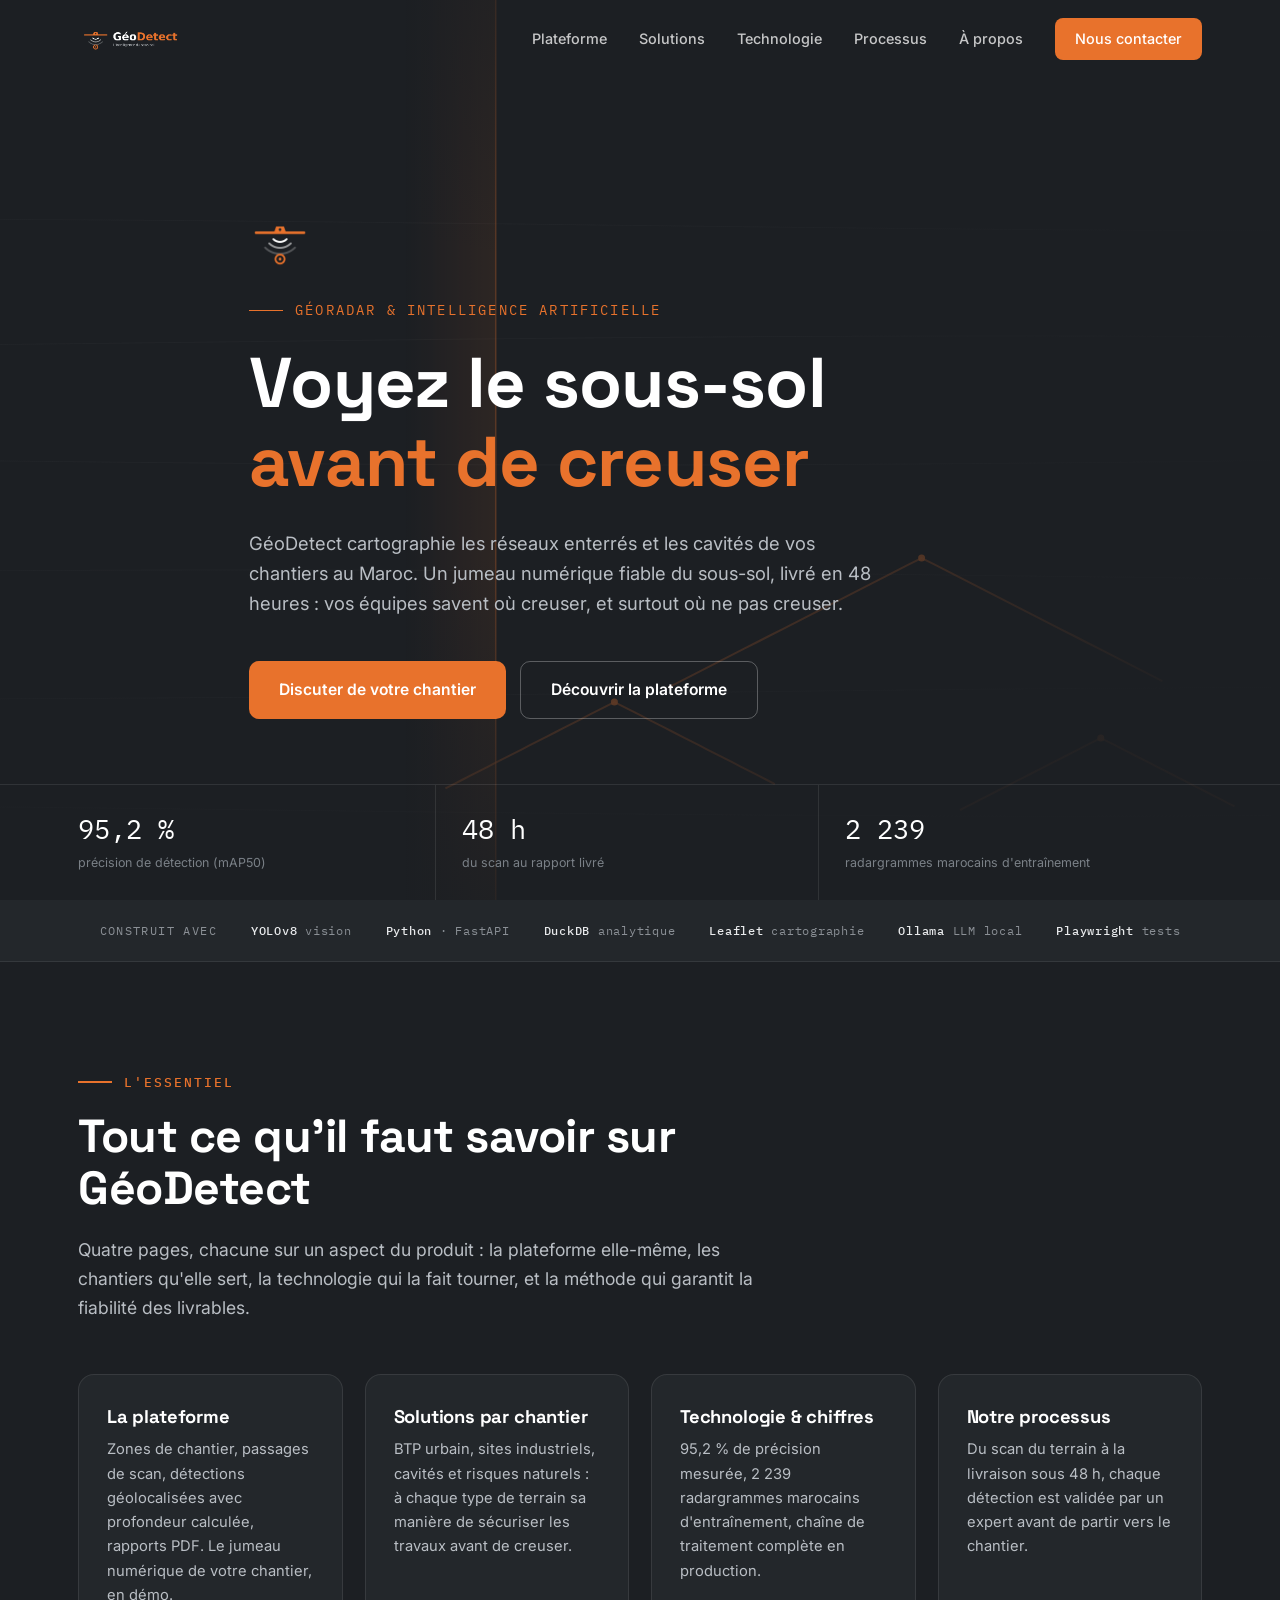
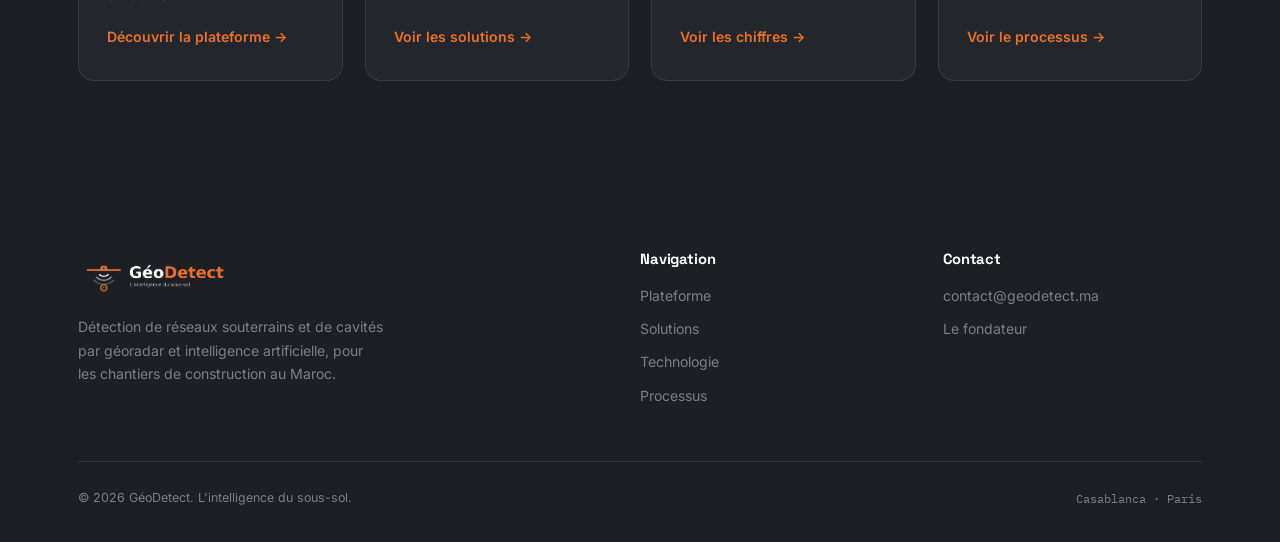
==== commit 3e296f35: "fix: ajoute A propos a la nav desktop (deja presente en mobile)" ====
--- a/index.html
+++ b/index.html
@@ -21,6 +21,7 @@
       <a href="solutions.html">Solutions</a>
       <a href="technologie.html">Technologie</a>
       <a href="processus.html">Processus</a>
+      <a href="a-propos.html">À propos</a>
       <a class="nav-cta" href="contact.html">Nous contacter</a>
     </div>
     <button class="menu-bascule" id="menu-bascule" aria-label="Menu" aria-expanded="false">
